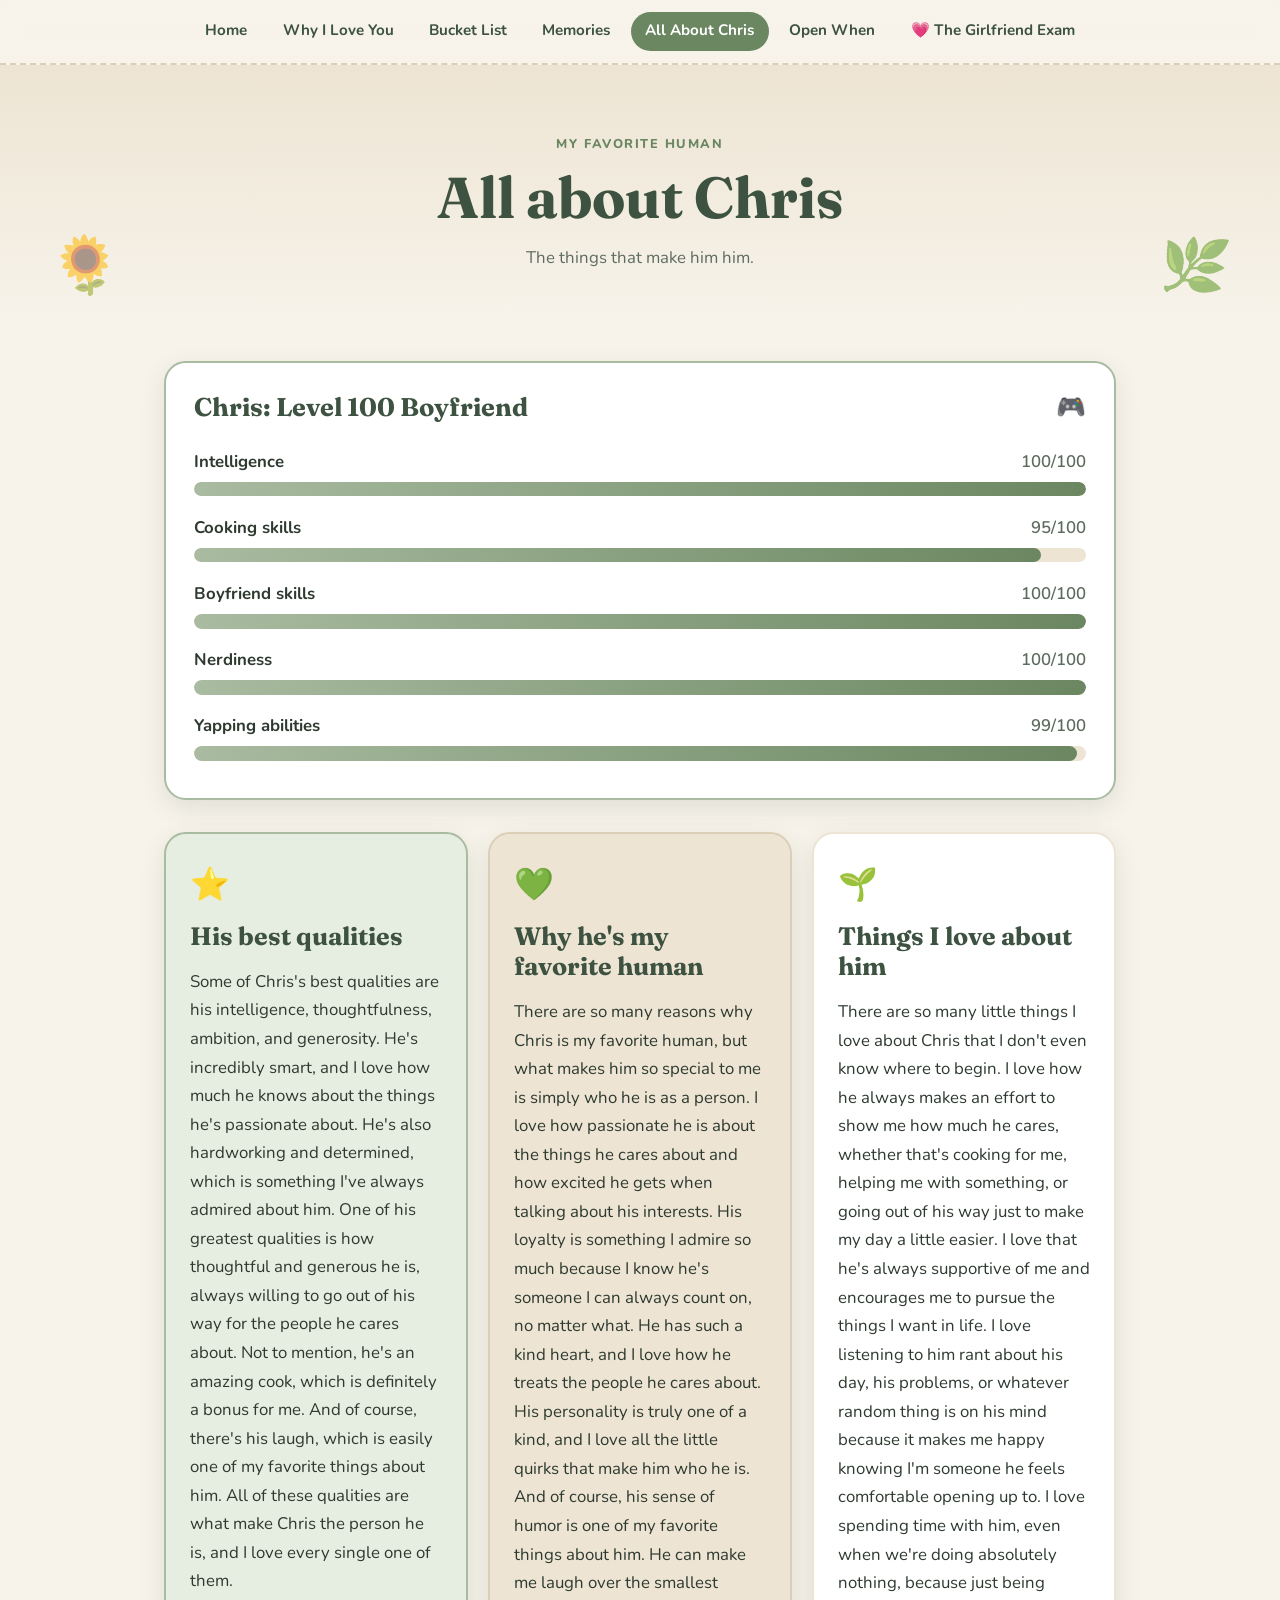
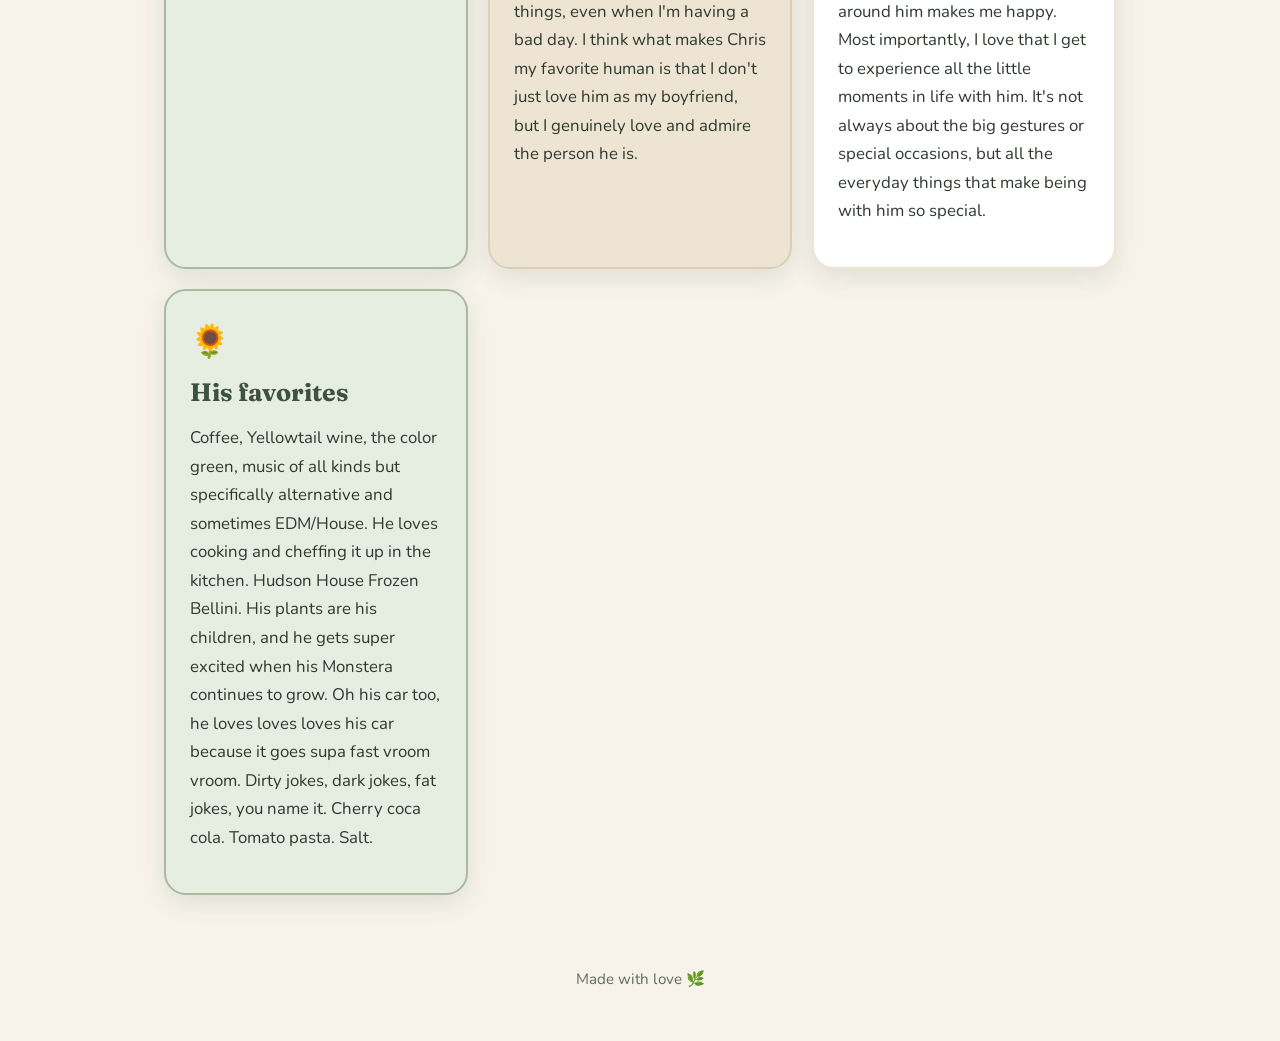
==== about-chris.html @ cc223d23 "Update about-chris.html" ====
<!DOCTYPE html>
<html lang="en">
<head>
  <meta charset="UTF-8">
  <meta name="viewport" content="width=device-width, initial-scale=1">
  <title>All About Chris</title>
  <link rel="preconnect" href="https://fonts.googleapis.com">
  <link href="https://fonts.googleapis.com/css2?family=Fraunces:wght@500;700&family=Nunito:wght@400;700;800&display=swap" rel="stylesheet">
  <link rel="stylesheet" href="style.css">
  <style>
    /* Stat card styles */
    .stats {
      background: #fff;
      border: 2px solid var(--sage);
      border-radius: var(--radius);
      box-shadow: var(--shadow);
      padding: 1.5rem 1.75rem 1.25rem;
      margin-bottom: 2rem;
    }
    .stats-head {
      display: flex;
      justify-content: space-between;
      align-items: center;
      margin-bottom: 1.25rem;
    }
    .stats-head h2 { margin: 0; font-size: clamp(1.25rem, 3vw, 1.6rem); }
    .stats-head span { font-size: 1.5rem; }
    .stat { margin-bottom: 1.1rem; }
    .stat-top {
      display: flex;
      justify-content: space-between;
      font-weight: 700;
      margin-bottom: 0.35rem;
    }
    .stat-top .score { color: var(--soft); font-weight: 600; }
    .stat-track {
      background: var(--beige);
      border-radius: 999px;
      height: 0.9rem;
      overflow: hidden;
    }
    .stat-fill {
      height: 100%;
      width: var(--val);
      border-radius: 999px;
      background: linear-gradient(90deg, var(--sage), var(--leaf));
      animation: fill 1.2s ease-out both;
    }
    @keyframes fill {
      from { width: 0; }
      to { width: var(--val); }
    }
  </style>
</head>
<body>

  <nav class="nav">
    <ul>
      <li><a href="index.html">Home</a></li>
      <li><a href="why-i-love-you.html">Why I Love You</a></li>
      <li><a href="bucket-list.html">Bucket List</a></li>
      <li><a href="memories.html">Memories</a></li>
      <li><a class="active" href="about-chris.html">All About Chris</a></li>
      <li><a href="open-when.html">Open When</a></li>
      <li><a href="quiz.html">💗 The Girlfriend Exam</a></li> 
    </ul>
  </nav>

  <header class="hero">
    <span class="plant left">🌻</span>
    <span class="plant right">🌿</span>
    <span class="eyebrow">My favorite human</span>
    <h1>All about Chris</h1>
    <p>The things that make him him.</p>
  </header>

  <main class="container">

    <!--
      STAT CARD
      To change a stat: edit the name, the score text (like 95/100), and the number in style="--val: 95%".
      To add a stat: copy a whole <div class="stat">...</div> block and paste it below the last one.
    -->
    <section class="stats">
      <div class="stats-head">
        <h2>Chris: Level 100 Boyfriend</h2>
        <span>🎮</span>
      </div>

      <div class="stat">
        <div class="stat-top"><span>Intelligence</span><span class="score">100/100</span></div>
        <div class="stat-track"><div class="stat-fill" style="--val: 100%"></div></div>
      </div>

      <div class="stat">
        <div class="stat-top"><span>Cooking skills</span><span class="score">95/100</span></div>
        <div class="stat-track"><div class="stat-fill" style="--val: 95%"></div></div>
      </div>

      <div class="stat">
        <div class="stat-top"><span>Boyfriend skills</span><span class="score">100/100</span></div>
        <div class="stat-track"><div class="stat-fill" style="--val: 100%"></div></div>
      </div>

      <div class="stat">
        <div class="stat-top"><span>Nerdiness</span><span class="score">100/100</span></div>
        <div class="stat-track"><div class="stat-fill" style="--val: 100%"></div></div>
      </div>

      <div class="stat">
        <div class="stat-top"><span>Yapping abilities</span><span class="score">99/100</span></div>
        <div class="stat-track"><div class="stat-fill" style="--val: 99%"></div></div>
      </div>
    </section>

    <div class="grid">
      <section class="card sage">
        <span class="icon">⭐</span>
        <h2>His best qualities</h2>
        <!-- EDIT: replace with your own -->
        <p>Some of Chris's best qualities are his intelligence, thoughtfulness, ambition, and generosity. He's incredibly smart, and I love how much he knows about the things he's passionate about. He's also hardworking and determined, which is something I've always admired about him. One of his greatest qualities is how thoughtful and generous he is, always willing to go out of his way for the people he cares about. Not to mention, he's an amazing cook, which is definitely a bonus for me. And of course, there's his laugh, which is easily one of my favorite things about him. All of these qualities are what make Chris the person he is, and I love every single one of them.</p>
      </section>
      <section class="card beige">
        <span class="icon">💚</span>
        <h2>Why he's my favorite human</h2>
        <p>There are so many reasons why Chris is my favorite human, but what makes him so special to me is simply who he is as a person. I love how passionate he is about the things he cares about and how excited he gets when talking about his interests. His loyalty is something I admire so much because I know he's someone I can always count on, no matter what. He has such a kind heart, and I love how he treats the people he cares about. His personality is truly one of a kind, and I love all the little quirks that make him who he is. And of course, his sense of humor is one of my favorite things about him. He can make me laugh over the smallest things, even when I'm having a bad day. I think what makes Chris my favorite human is that I don't just love him as my boyfriend, but I genuinely love and admire the person he is.</p>
      </section>
      <section class="card">
        <span class="icon">🌱</span>
        <h2>Things I love about him</h2>
        <p>There are so many little things I love about Chris that I don't even know where to begin. I love how he always makes an effort to show me how much he cares, whether that's cooking for me, helping me with something, or going out of his way just to make my day a little easier. I love that he's always supportive of me and encourages me to pursue the things I want in life. I love listening to him rant about his day, his problems, or whatever random thing is on his mind because it makes me happy knowing I'm someone he feels comfortable opening up to. I love spending time with him, even when we're doing absolutely nothing, because just being around him makes me happy. Most importantly, I love that I get to experience all the little moments in life with him. It's not always about the big gestures or special occasions, but all the everyday things that make being with him so special.</p>
      </section>
      <section class="card sage">
        <span class="icon">🌻</span>
        <h2>His favorites</h2>
        <p>Coffee, Yellowtail wine, the color green, music of all kinds but specifically alternative and sometimes EDM/House. He loves cooking and cheffing it up in the kitchen. Hudson House Frozen Bellini. His plants are his children, and he gets super excited when his Monstera continues to grow. Oh his car too, he loves loves loves his car because it goes supa fast vroom vroom. Dirty jokes, dark jokes, fat jokes, you name it. Cherry coca cola. Tomato pasta. Salt.</p>
      </section>
    </div>
  </main>

  <footer class="footer">Made with love 🌿</footer>

</body>
</html>
---- style.css ----
/* ---------- Colors: change these to restyle the whole site ---------- */
:root {
  --cream: #F7F3EA;
  --beige: #EDE4D3;
  --sand: #DCCFB8;
  --sage: #A9BBA0;
  --leaf: #6B8761;
  --forest: #3D5240;
  --ink: #2E3A30;
  --soft: #5E6B5F;
  --radius: 22px;
  --shadow: 0 8px 24px rgba(61, 82, 64, 0.12);
}

* { box-sizing: border-box; }

body {
  margin: 0;
  font-family: 'Nunito', system-ui, sans-serif;
  color: var(--ink);
  background: var(--cream);
  line-height: 1.7;
  font-size: 1.05rem;
}

h1, h2, h3 {
  font-family: 'Fraunces', Georgia, serif;
  color: var(--forest);
  line-height: 1.2;
  margin: 0 0 0.75rem;
}

a { color: var(--leaf); }

/* ---------- Navigation ---------- */
.nav {
  position: sticky;
  top: 0;
  z-index: 10;
  background: rgba(247, 243, 234, 0.92);
  backdrop-filter: blur(8px);
  border-bottom: 2px dashed var(--sand);
  padding: 0.75rem 1rem;
}
.nav ul {
  list-style: none;
  margin: 0 auto;
  padding: 0;
  max-width: 62rem;
  display: flex;
  flex-wrap: wrap;
  justify-content: center;
  gap: 0.4rem;
}
.nav a {
  display: block;
  padding: 0.4rem 0.9rem;
  border-radius: 999px;
  color: var(--forest);
  text-decoration: none;
  font-weight: 700;
  font-size: 0.95rem;
  transition: background 0.15s ease;
}
.nav a:hover { background: var(--beige); }
.nav a.active { background: var(--leaf); color: #fff; }

/* ---------- Hero ---------- */
.hero {
  text-align: center;
  padding: 4rem 1.25rem 3rem;
  background: linear-gradient(180deg, var(--beige), var(--cream));
  position: relative;
  overflow: hidden;
}
.hero h1 { font-size: clamp(2.2rem, 6vw, 3.6rem); }
.hero p { max-width: 36rem; margin: 0 auto; color: var(--soft); }
.hero .plant {
  position: absolute;
  font-size: 3.5rem;
  opacity: 0.55;
}
.hero .plant.left { left: 4%; bottom: 0.5rem; transform: rotate(-12deg); }
.hero .plant.right { right: 4%; bottom: 0.5rem; transform: rotate(10deg); }
.eyebrow {
  display: inline-block;
  font-weight: 800;
  font-size: 0.8rem;
  letter-spacing: 0.12em;
  text-transform: uppercase;
  color: var(--leaf);
  margin-bottom: 0.5rem;
}

/* ---------- Layout ---------- */
.container { max-width: 62rem; margin: 0 auto; padding: 2.5rem 1.25rem; }

.grid {
  display: grid;
  gap: 1.25rem;
  grid-template-columns: repeat(auto-fit, minmax(16rem, 1fr));
}

.card {
  background: #fff;
  border-radius: var(--radius);
  padding: 1.5rem;
  box-shadow: var(--shadow);
  border: 2px solid var(--beige);
}
.card.sage { background: #E6EDE1; border-color: var(--sage); }
.card.beige { background: var(--beige); border-color: var(--sand); }
.card .icon { font-size: 2rem; display: block; margin-bottom: 0.5rem; }

.card-link {
  display: block;
  text-decoration: none;
  color: inherit;
  transition: transform 0.15s ease;
}
.card-link:hover { transform: translateY(-4px) rotate(-0.5deg); }

.divider {
  text-align: center;
  font-size: 1.5rem;
  letter-spacing: 0.5rem;
  margin: 1rem 0;
  opacity: 0.7;
}

.footer {
  text-align: center;
  padding: 2rem 1rem 3rem;
  color: var(--soft);
  font-size: 0.95rem;
}

/* ---------- Reasons list ---------- */
.reasons { list-style: none; margin: 0; padding: 0; display: grid; gap: 0.9rem; counter-reset: reason; }
.reasons li {
  counter-increment: reason;
  background: #fff;
  border-radius: var(--radius);
  padding: 1rem 1.25rem 1rem 4rem;
  position: relative;
  box-shadow: var(--shadow);
  border: 2px solid var(--beige);
}
.reasons li::before {
  content: counter(reason);
  position: absolute;
  left: 1rem;
  top: 50%;
  transform: translateY(-50%);
  width: 2.2rem;
  height: 2.2rem;
  border-radius: 50%;
  background: var(--sage);
  color: var(--forest);
  font-weight: 800;
  display: grid;
  place-items: center;
}

/* ---------- Bucket list ---------- */
.progress {
  background: var(--beige);
  border-radius: 999px;
  height: 1rem;
  overflow: hidden;
  margin: 1rem 0 0.5rem;
}
.progress-bar {
  height: 100%;
  width: 0%;
  background: linear-gradient(90deg, var(--sage), var(--leaf));
  transition: width 0.3s ease;
}
.progress-text { text-align: center; color: var(--soft); font-weight: 700; margin: 0 0 1.5rem; }

.checklist { list-style: none; margin: 0; padding: 0; display: grid; gap: 0.7rem; }
.checklist label {
  display: flex;
  align-items: center;
  gap: 0.9rem;
  background: #fff;
  border: 2px solid var(--beige);
  border-radius: var(--radius);
  padding: 0.9rem 1.2rem;
  cursor: pointer;
  box-shadow: var(--shadow);
  transition: background 0.15s ease;
}
.checklist label:hover { background: #F1F5EE; }
.checklist input[type='checkbox'] {
  width: 1.4rem;
  height: 1.4rem;
  accent-color: var(--leaf);
  flex-shrink: 0;
}
.checklist input:checked + span { text-decoration: line-through; color: var(--soft); }

/* ---------- Photo gallery ---------- */
.gallery {
  display: grid;
  gap: 1.25rem;
  grid-template-columns: repeat(auto-fill, minmax(15rem, 1fr));
}
.photo {
  margin: 0;
  background: #fff;
  padding: 0.75rem 0.75rem 1rem;
  border-radius: 14px;
  box-shadow: var(--shadow);
  transform: rotate(-1.5deg);
}
.photo:nth-child(even) { transform: rotate(1.5deg); }
.photo img, .photo .placeholder {
  width: 100%;
  aspect-ratio: 4 / 3;
  object-fit: cover;
  border-radius: 8px;
  display: block;
}
.photo .placeholder {
  background: var(--beige);
  display: grid;
  place-items: center;
  font-size: 3rem;
}
.photo figcaption { text-align: center; margin-top: 0.6rem; color: var(--soft); font-size: 0.95rem; }

/* ---------- Open when letters ---------- */
.letters { display: grid; gap: 1rem; }
.letter {
  background: #fff;
  border: 2px solid var(--beige);
  border-radius: var(--radius);
  box-shadow: var(--shadow);
  overflow: hidden;
}
.letter summary {
  cursor: pointer;
  list-style: none;
  padding: 1.1rem 1.4rem;
  font-family: 'Fraunces', Georgia, serif;
  font-weight: 600;
  font-size: 1.2rem;
  color: var(--forest);
  background: #E6EDE1;
}
.letter summary::-webkit-details-marker { display: none; }
.letter summary::before { content: '💌  '; }
.letter[open] summary { background: var(--sage); }
.letter .body { padding: 1.25rem 1.5rem 1.5rem; }

@media (max-width: 40rem) {
  .hero .plant { font-size: 2.2rem; }
}
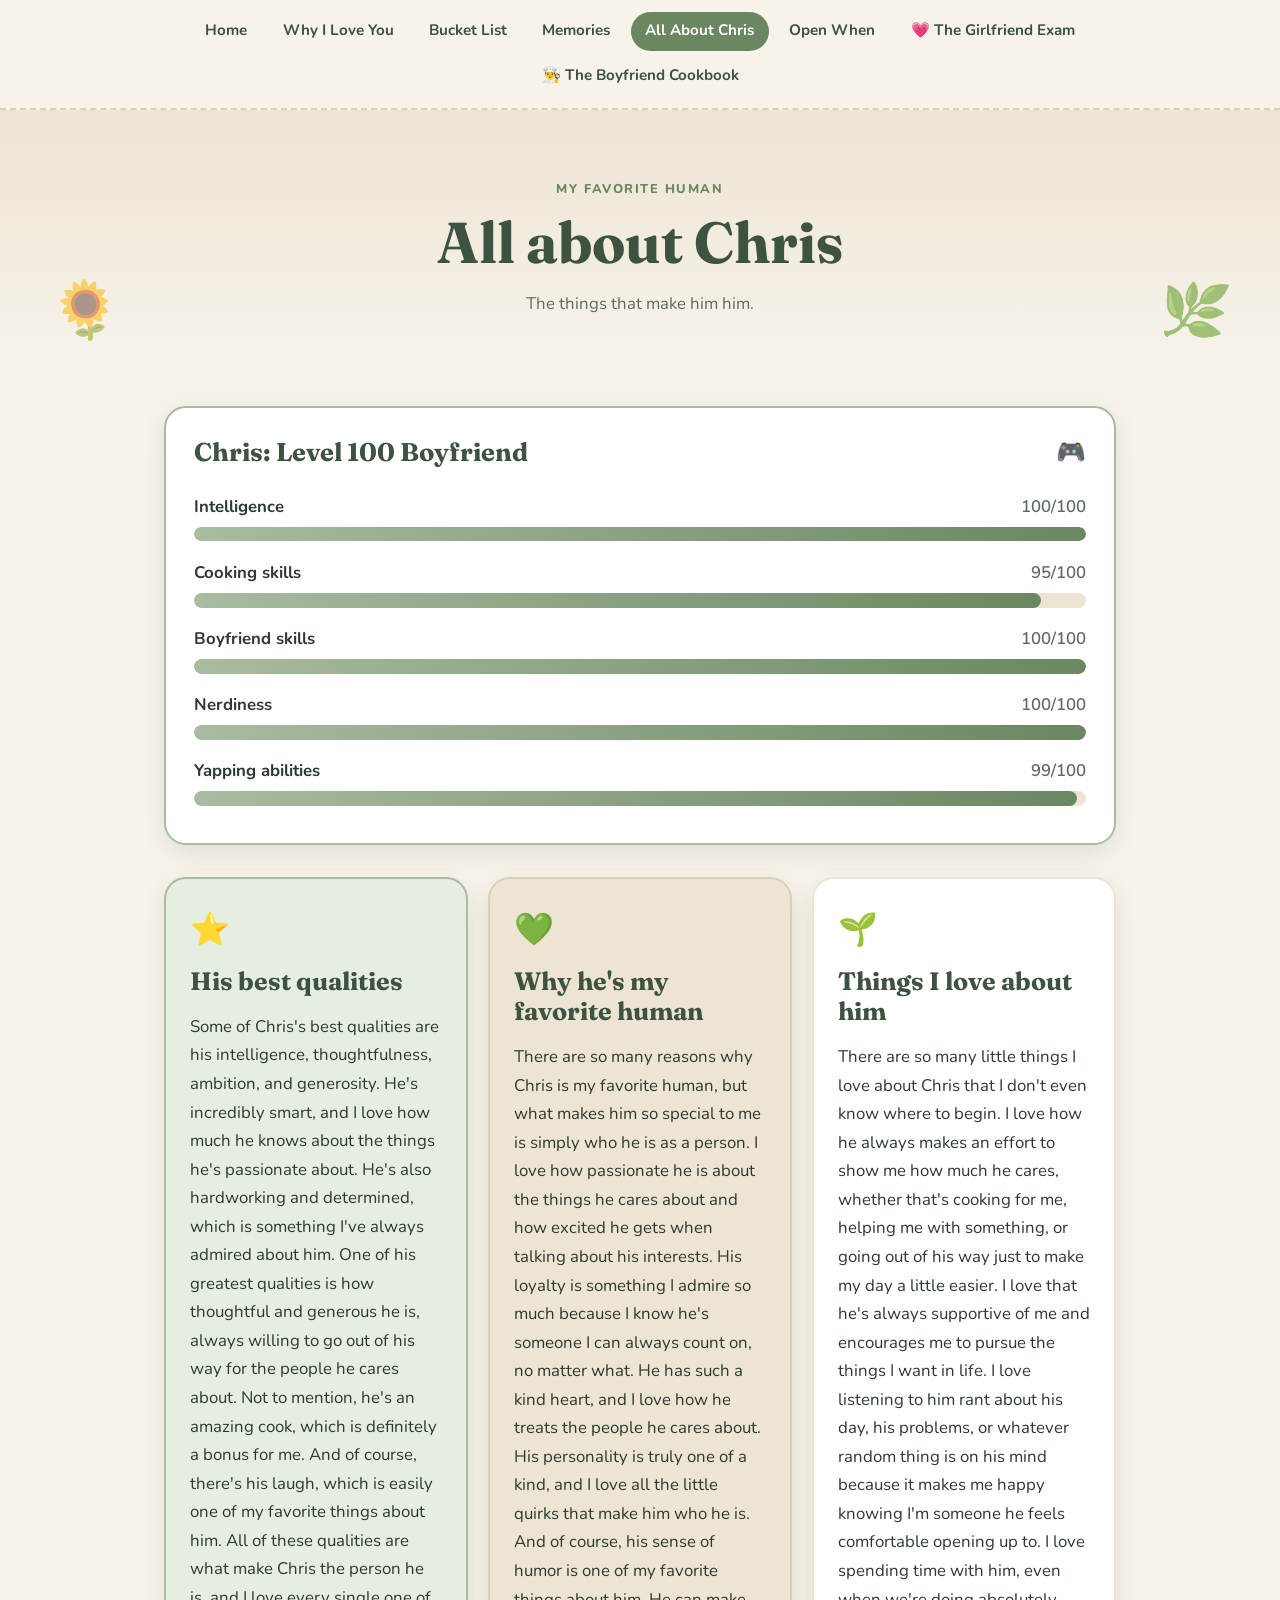
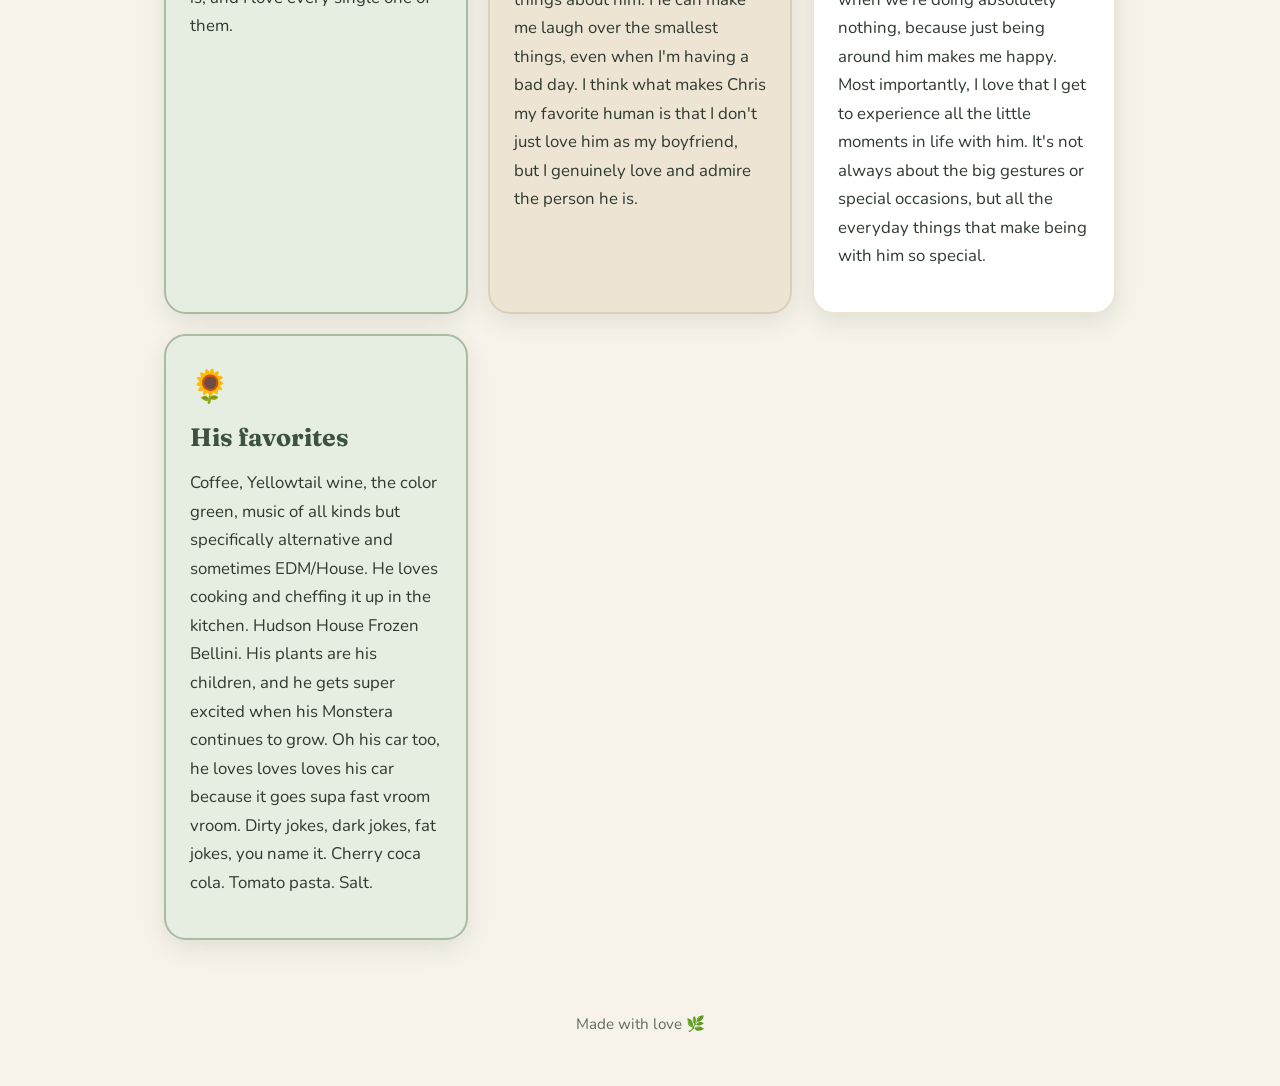
==== commit b36feb51: "Update about-chris.html" ====
--- a/about-chris.html
+++ b/about-chris.html
@@ -63,6 +63,8 @@
       <li><a class="active" href="about-chris.html">All About Chris</a></li>
       <li><a href="open-when.html">Open When</a></li>
       <li><a href="quiz.html">💗 The Girlfriend Exam</a></li> 
+      <li><a href="recipes.html">👨‍🍳 The Boyfriend Cookbook</a></li>
+
     </ul>
   </nav>
 
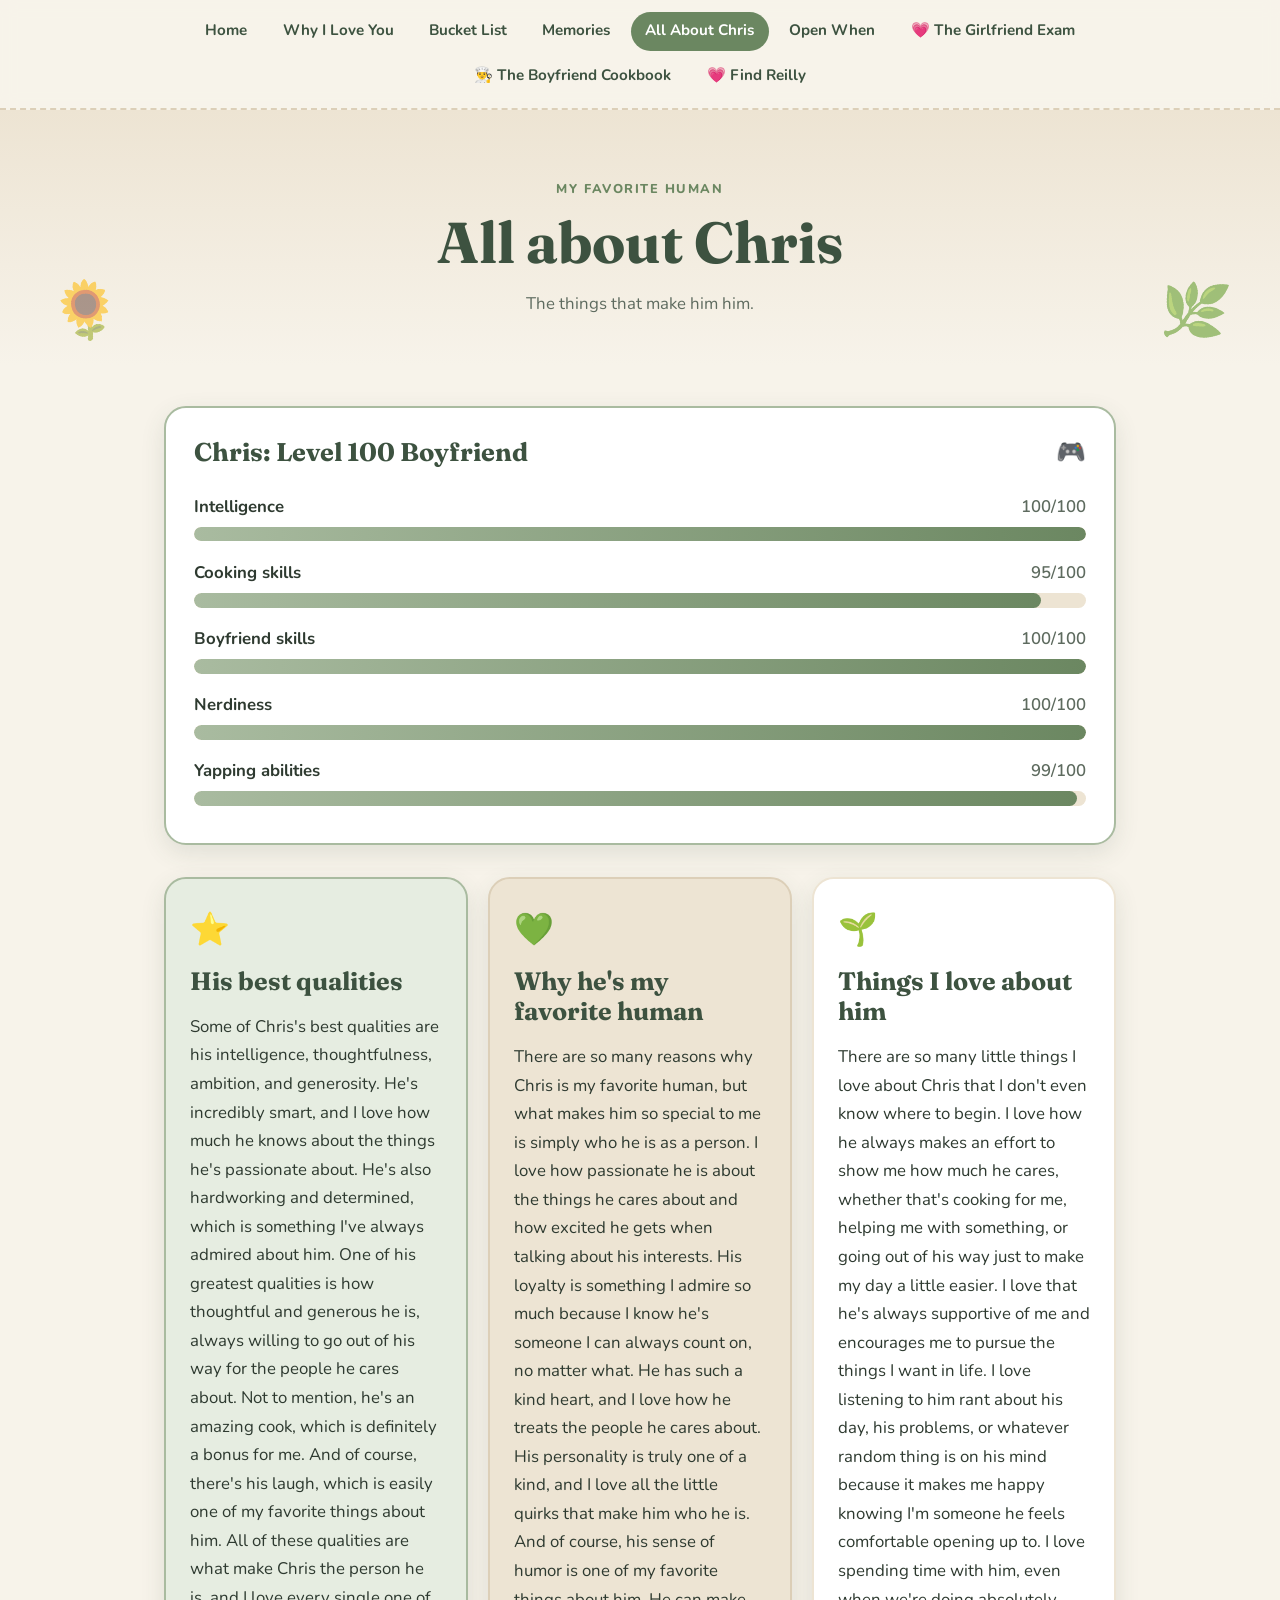
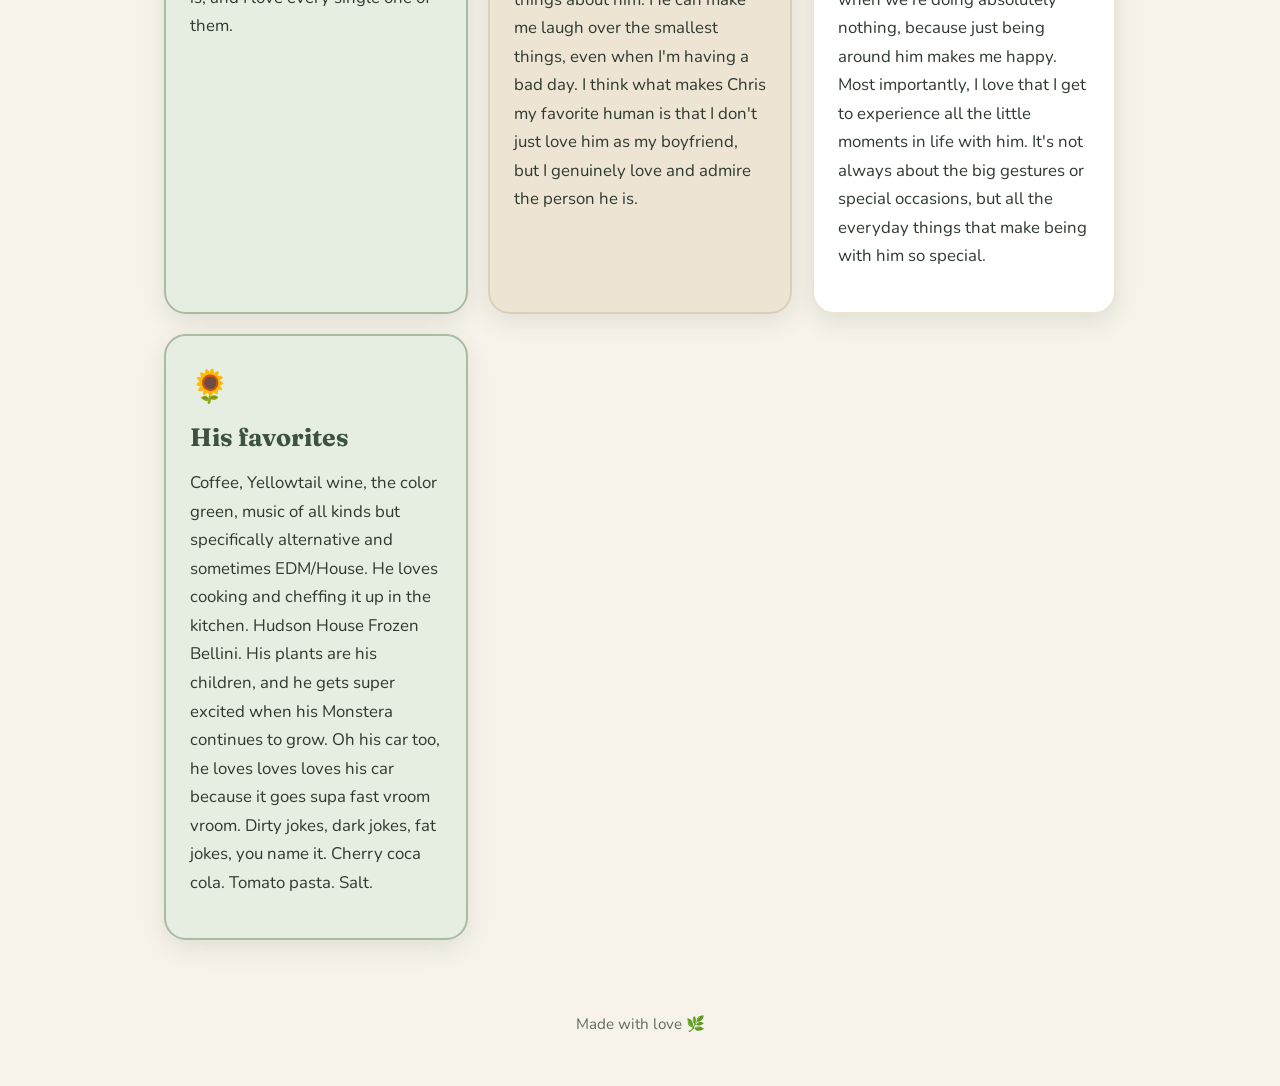
==== commit 68d0062b: "Update about-chris.html" ====
--- a/about-chris.html
+++ b/about-chris.html
@@ -64,7 +64,7 @@
       <li><a href="open-when.html">Open When</a></li>
       <li><a href="quiz.html">💗 The Girlfriend Exam</a></li> 
       <li><a href="recipes.html">👨‍🍳 The Boyfriend Cookbook</a></li>
-
+      <li><a href="maze.html">💗 Find Reilly</a></li>
     </ul>
   </nav>
 
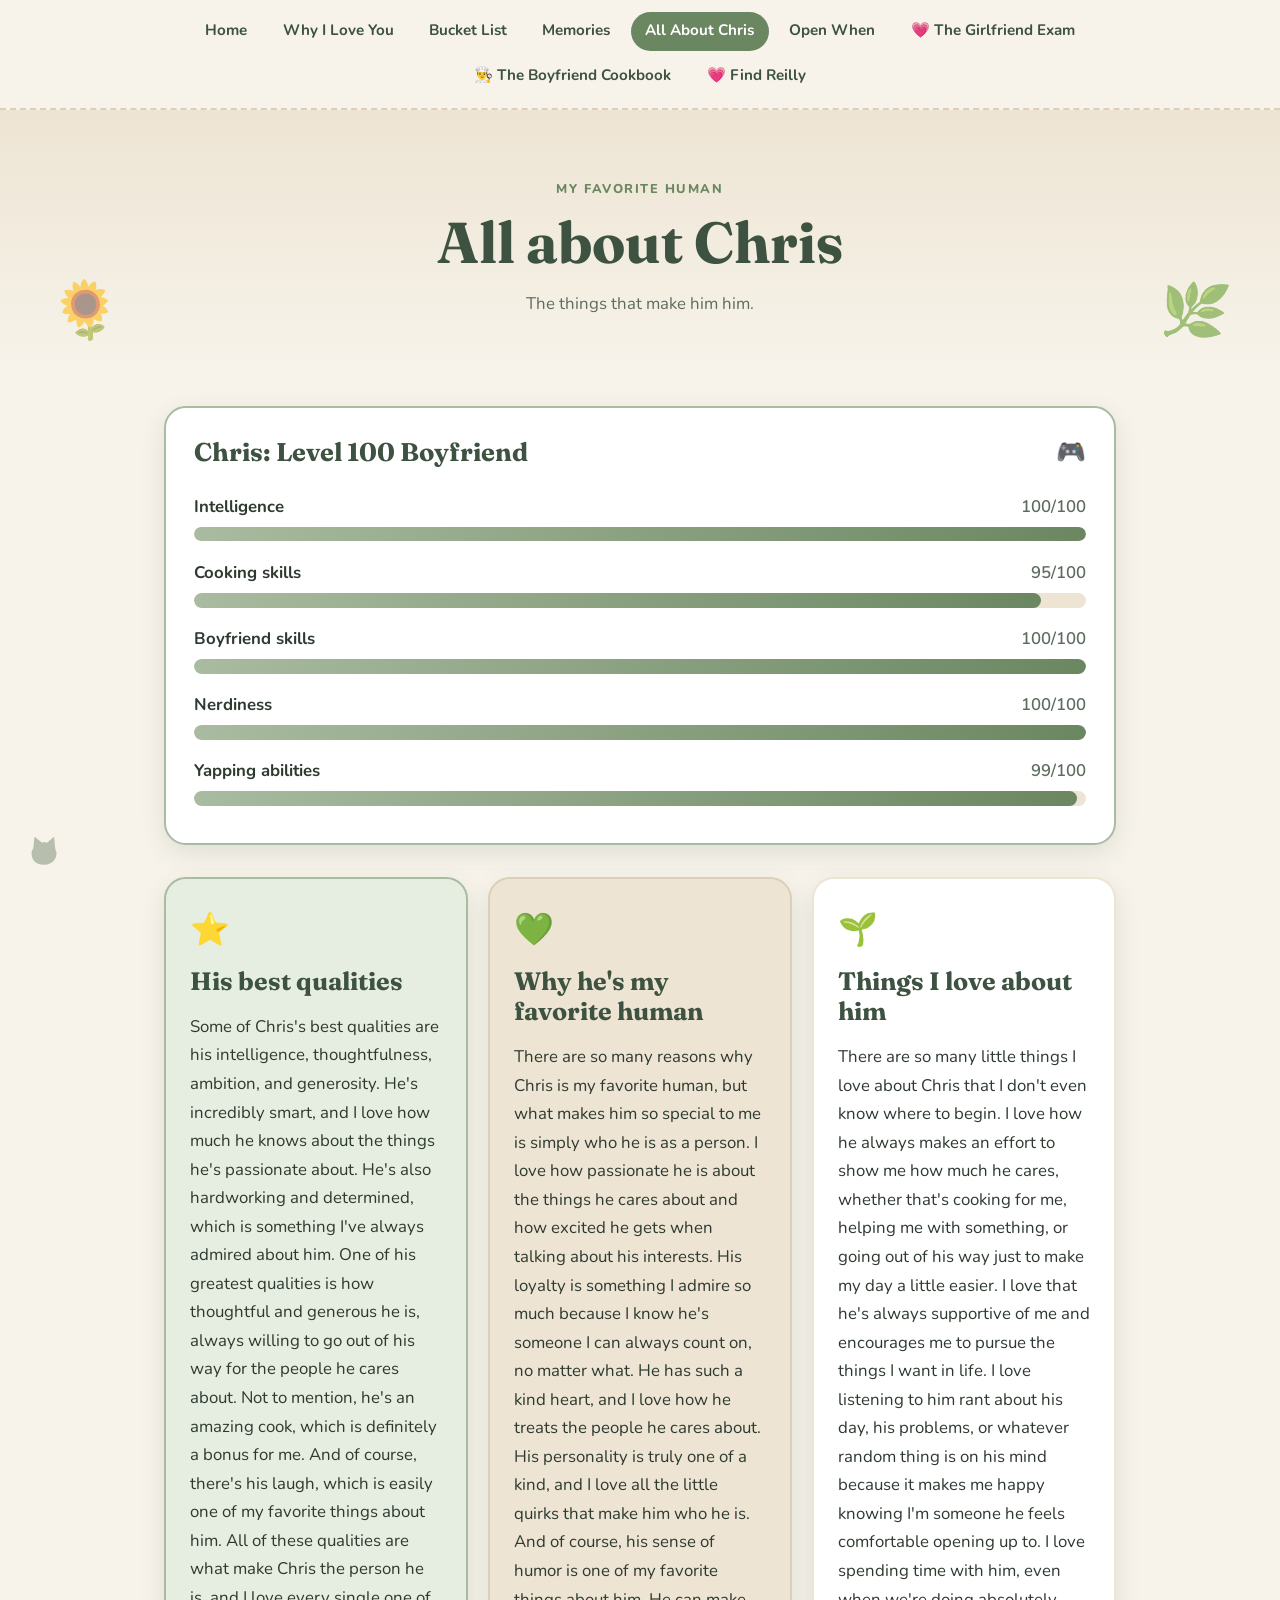
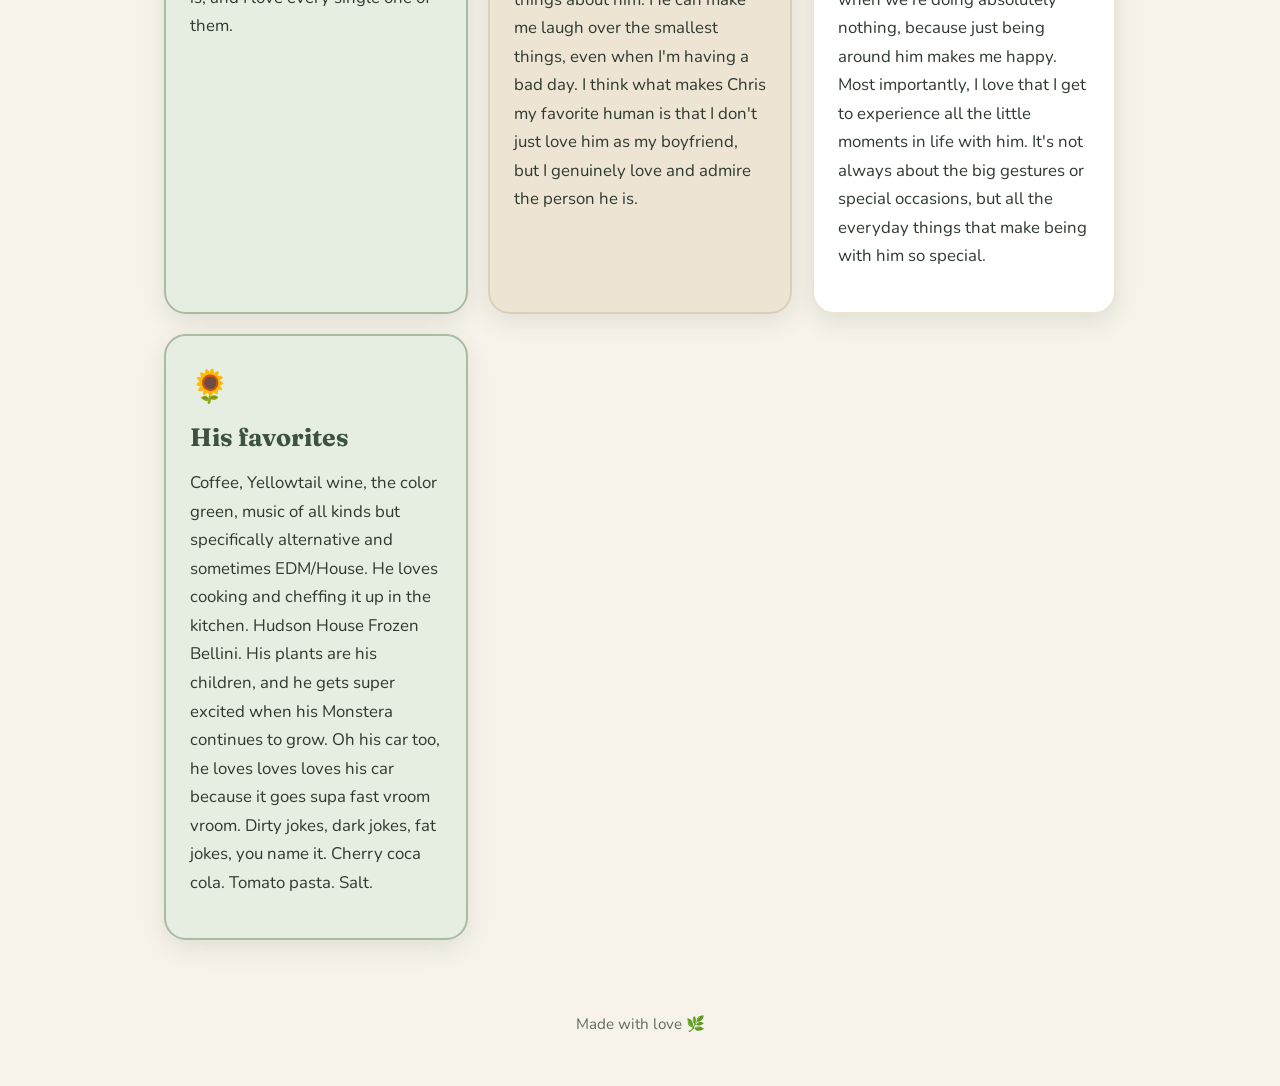
==== commit dc1484d5: "Update about-chris.html" ====
--- a/about-chris.html
+++ b/about-chris.html
@@ -142,5 +142,396 @@
 
   <footer class="footer">Made with love 🌿</footer>
 
+<!-- SECRET FELINE FBI -->
+
+<style>
+#cat-secret-button {
+  position: fixed;
+  bottom: 22px;
+  left: 20px;
+  z-index: 1000;
+  background: transparent;
+  border: none;
+  padding: 5px;
+  opacity: 0.38;
+  cursor: pointer;
+  transition: opacity .2s, transform .2s;
+}
+
+#cat-secret-button:hover,
+#cat-secret-button:focus-visible {
+  opacity: 1;
+  transform: scale(1.2);
+}
+
+#cat-secret-button svg {
+  width: 38px;
+  height: 38px;
+  fill: #506b4d;
+}
+
+#cat-database {
+  display: none;
+  position: fixed;
+  inset: 0;
+  z-index: 40000;
+  background: rgba(28, 42, 31, 0.88);
+  padding: 15px;
+  align-items: center;
+  justify-content: center;
+}
+
+#cat-database.open {
+  display: flex;
+}
+
+.cat-db-panel {
+  width: min(100%, 720px);
+  max-height: 90vh;
+  overflow-y: auto;
+  background: #fffdf8;
+  border: 4px double #b7c9ab;
+  border-radius: 20px;
+  padding: 25px;
+  text-align: center;
+  font-family: 'Nunito', sans-serif;
+  color: #405b43;
+}
+
+.cat-db-panel h2,
+.cat-db-panel h3 {
+  font-family: 'Fraunces', Georgia, serif;
+  color: #38553e;
+}
+
+.cat-db-grid {
+  display: grid;
+  grid-template-columns: repeat(3, 1fr);
+  gap: 12px;
+  margin: 20px 0;
+}
+
+.cat-db-suspect {
+  background: #e7ecdf;
+  border: 2px solid #c6d5bf;
+  border-radius: 14px;
+  padding: 14px 8px;
+  cursor: pointer;
+  font: inherit;
+  color: #38553e;
+}
+
+.cat-db-suspect:hover {
+  background: #d9e5d2;
+}
+
+.cat-db-suspect img {
+  width: 100%;
+  aspect-ratio: 1;
+  object-fit: cover;
+  border-radius: 9px;
+}
+
+.cat-db-emoji {
+  font-size: 42px;
+}
+
+.cat-db-name {
+  display: block;
+  font-weight: 800;
+  margin-top: 8px;
+}
+
+.cat-db-file {
+  background: #f5eee4;
+  padding: 18px;
+  border-radius: 14px;
+  margin: 18px 0;
+  text-align: left;
+  line-height: 1.8;
+}
+
+.cat-db-file img {
+  width: 150px;
+  height: 150px;
+  object-fit: cover;
+  border-radius: 12px;
+  display: block;
+  margin: 0 auto 15px;
+}
+
+.cat-db-close {
+  background: #77946d;
+  border: none;
+  border-radius: 25px;
+  color: white;
+  padding: 12px 22px;
+  margin: 8px;
+  cursor: pointer;
+  font-weight: bold;
+}
+
+.cat-db-hidden {
+  display: none !important;
+}
+
+@media (max-width: 550px) {
+  .cat-db-grid {
+    grid-template-columns: repeat(2, 1fr);
+  }
+}
+</style>
+
+<button id="cat-secret-button"
+        type="button"
+        aria-label="Secret cat database"
+        title="Meow?">
+  <svg viewBox="0 0 64 64"
+       xmlns="http://www.w3.org/2000/svg"
+       aria-hidden="true">
+    <path d="M14 27 L16 8 L29 18
+             Q32 16 37 18 L49 8 L51 29
+             Q56 38 49 48 Q43 55 32 55
+             Q19 55 14 47 Q8 36 14 27Z"/>
+  </svg>
+</button>
+
+<div id="cat-database"
+     role="dialog"
+     aria-modal="true"
+     aria-labelledby="cat-db-title">
+
+  <div class="cat-db-panel">
+    <p>🚨 CLASSIFIED INFORMATION 🚨</p>
+    <h2 id="cat-db-title">The Feline FBI</h2>
+    <p>10 suspects. Zero remorse. All unemployed.</p>
+    <p>Click a criminal to view their charges.</p>
+
+    <h3>Reilly's Criminal Organization</h3>
+    <div class="cat-db-grid" id="reilly-cat-grid"></div>
+
+    <h3>Chris's Criminal Organization</h3>
+    <div class="cat-db-grid" id="chris-cat-grid"></div>
+
+    <div id="cat-case-file"
+         class="cat-db-file cat-db-hidden"
+         aria-live="polite">
+    </div>
+
+    <button id="cat-db-close"
+            type="button"
+            class="cat-db-close">
+      Close Classified Files 🔒
+    </button>
+  </div>
+</div>
+
+<script>
+(function () {
+
+  // CUSTOMIZE YOUR TEN CATS HERE
+  // Add image paths after uploading photos to GitHub.
+
+  const cats = [
+    {
+      name: "Reilly's Cat #1",
+      owner: "Reilly",
+      photo: "",
+      crime: "Aggravated 3 AM zoomies",
+      notes: "Suspect refuses to cooperate."
+    },
+    {
+      name: "Reilly's Cat #2",
+      owner: "Reilly",
+      photo: "",
+      crime: "Grand theft of human food",
+      notes: "Has never paid for a single meal."
+    },
+    {
+      name: "Reilly's Cat #3",
+      owner: "Reilly",
+      photo: "",
+      crime: "Destruction of private property",
+      notes: "Maintained eye contact while committing the crime."
+    },
+    {
+      name: "Chris's Cat #1",
+      owner: "Chris",
+      photo: "",
+      crime: "Disturbing the peace",
+      notes: "Screams for food despite being fed."
+    },
+    {
+      name: "Chris's Cat #2",
+      owner: "Chris",
+      photo: "",
+      crime: "Unlawful occupation of furniture",
+      notes: "Refuses to vacate the bed."
+    },
+    {
+      name: "Chris's Cat #3",
+      owner: "Chris",
+      photo: "",
+      crime: "Attempted murder of houseplants",
+      notes: "All plants have requested protection."
+    },
+    {
+      name: "Chris's Cat #4",
+      owner: "Chris",
+      photo: "",
+      crime: "Reckless hallway speeding",
+      notes: "Repeatedly exceeds household speed limits."
+    },
+    {
+      name: "Chris's Cat #5",
+      owner: "Chris",
+      photo: "",
+      crime: "Identity theft",
+      notes: "Pretends to be innocent for treats."
+    },
+    {
+      name: "Chris's Cat #6",
+      owner: "Chris",
+      photo: "",
+      crime: "Conspiracy to overthrow management",
+      notes: "Believed to be the mastermind."
+    },
+    {
+      name: "Chris's Cat #7",
+      owner: "Chris",
+      photo: "",
+      crime: "Tax evasion and chronic unemployment",
+      notes: "Lives rent free. Demands benefits."
+    }
+  ];
+
+  const overlay = document.getElementById("cat-database");
+  const trigger = document.getElementById("cat-secret-button");
+  const closeButton = document.getElementById("cat-db-close");
+  const file = document.getElementById("cat-case-file");
+  const panel = document.querySelector(".cat-db-panel");
+
+  let previousFocus = null;
+
+  function makePhoto(cat) {
+    if (!cat.photo) {
+      const icon = document.createElement("div");
+      icon.className = "cat-db-emoji";
+      icon.textContent = "🐱";
+      return icon;
+    }
+
+    const image = document.createElement("img");
+    image.src = cat.photo;
+    image.alt = "Mugshot of " + cat.name;
+    image.onerror = () => {
+      const icon = document.createElement("div");
+      icon.className = "cat-db-emoji";
+      icon.textContent = "🐱";
+      image.replaceWith(icon);
+    };
+    return image;
+  }
+
+  function showFile(cat) {
+    file.replaceChildren();
+
+    const photo = makePhoto(cat);
+    const heading = document.createElement("h3");
+    heading.textContent = "🚨 WANTED: " + cat.name;
+
+    const info = document.createElement("div");
+    [
+      ["Affiliation", cat.owner],
+      ["Criminal Charges", cat.crime],
+      ["Case Notes", cat.notes],
+      ["Current Status", "At large. Probably napping."]
+    ].forEach(([label, value]) => {
+      const p = document.createElement("p");
+      const strong = document.createElement("strong");
+      strong.textContent = label + ": ";
+      p.append(strong, document.createTextNode(value));
+      info.appendChild(p);
+    });
+
+    file.append(photo, heading, info);
+    file.classList.remove("cat-db-hidden");
+    file.scrollIntoView({
+      behavior: "smooth",
+      block: "nearest"
+    });
+  }
+
+  cats.forEach(cat => {
+    const grid = document.getElementById(
+      cat.owner === "Reilly"
+        ? "reilly-cat-grid"
+        : "chris-cat-grid"
+    );
+
+    const button = document.createElement("button");
+    button.type = "button";
+    button.className = "cat-db-suspect";
+
+    const name = document.createElement("span");
+    name.className = "cat-db-name";
+    name.textContent = cat.name;
+
+    button.append(makePhoto(cat), name);
+    button.addEventListener("click", () => showFile(cat));
+    grid.appendChild(button);
+  });
+
+  function openDatabase() {
+    previousFocus = document.activeElement;
+    file.classList.add("cat-db-hidden");
+    overlay.classList.add("open");
+    document.body.style.overflow = "hidden";
+    panel.scrollTop = 0;
+    closeButton.focus();
+  }
+
+  function closeDatabase() {
+    overlay.classList.remove("open");
+    document.body.style.overflow = "";
+    if (previousFocus) previousFocus.focus();
+  }
+
+  trigger.addEventListener("click", openDatabase);
+  closeButton.addEventListener("click", closeDatabase);
+
+  overlay.addEventListener("click", event => {
+    if (event.target === overlay) closeDatabase();
+  });
+
+  document.addEventListener("keydown", event => {
+    if (!overlay.classList.contains("open")) return;
+
+    if (event.key === "Escape") {
+      closeDatabase();
+    }
+
+    if (event.key === "Tab") {
+      const buttons = [
+        ...panel.querySelectorAll("button:not([disabled])")
+      ];
+      const first = buttons[0];
+      const last = buttons[buttons.length - 1];
+
+      if (event.shiftKey && document.activeElement === first) {
+        event.preventDefault();
+        last.focus();
+      } else if (!event.shiftKey && document.activeElement === last) {
+        event.preventDefault();
+        first.focus();
+      }
+    }
+  });
+
+})();
+</script>
+
+<!-- END SECRET FELINE FBI -->
+
 </body>
 </html>
